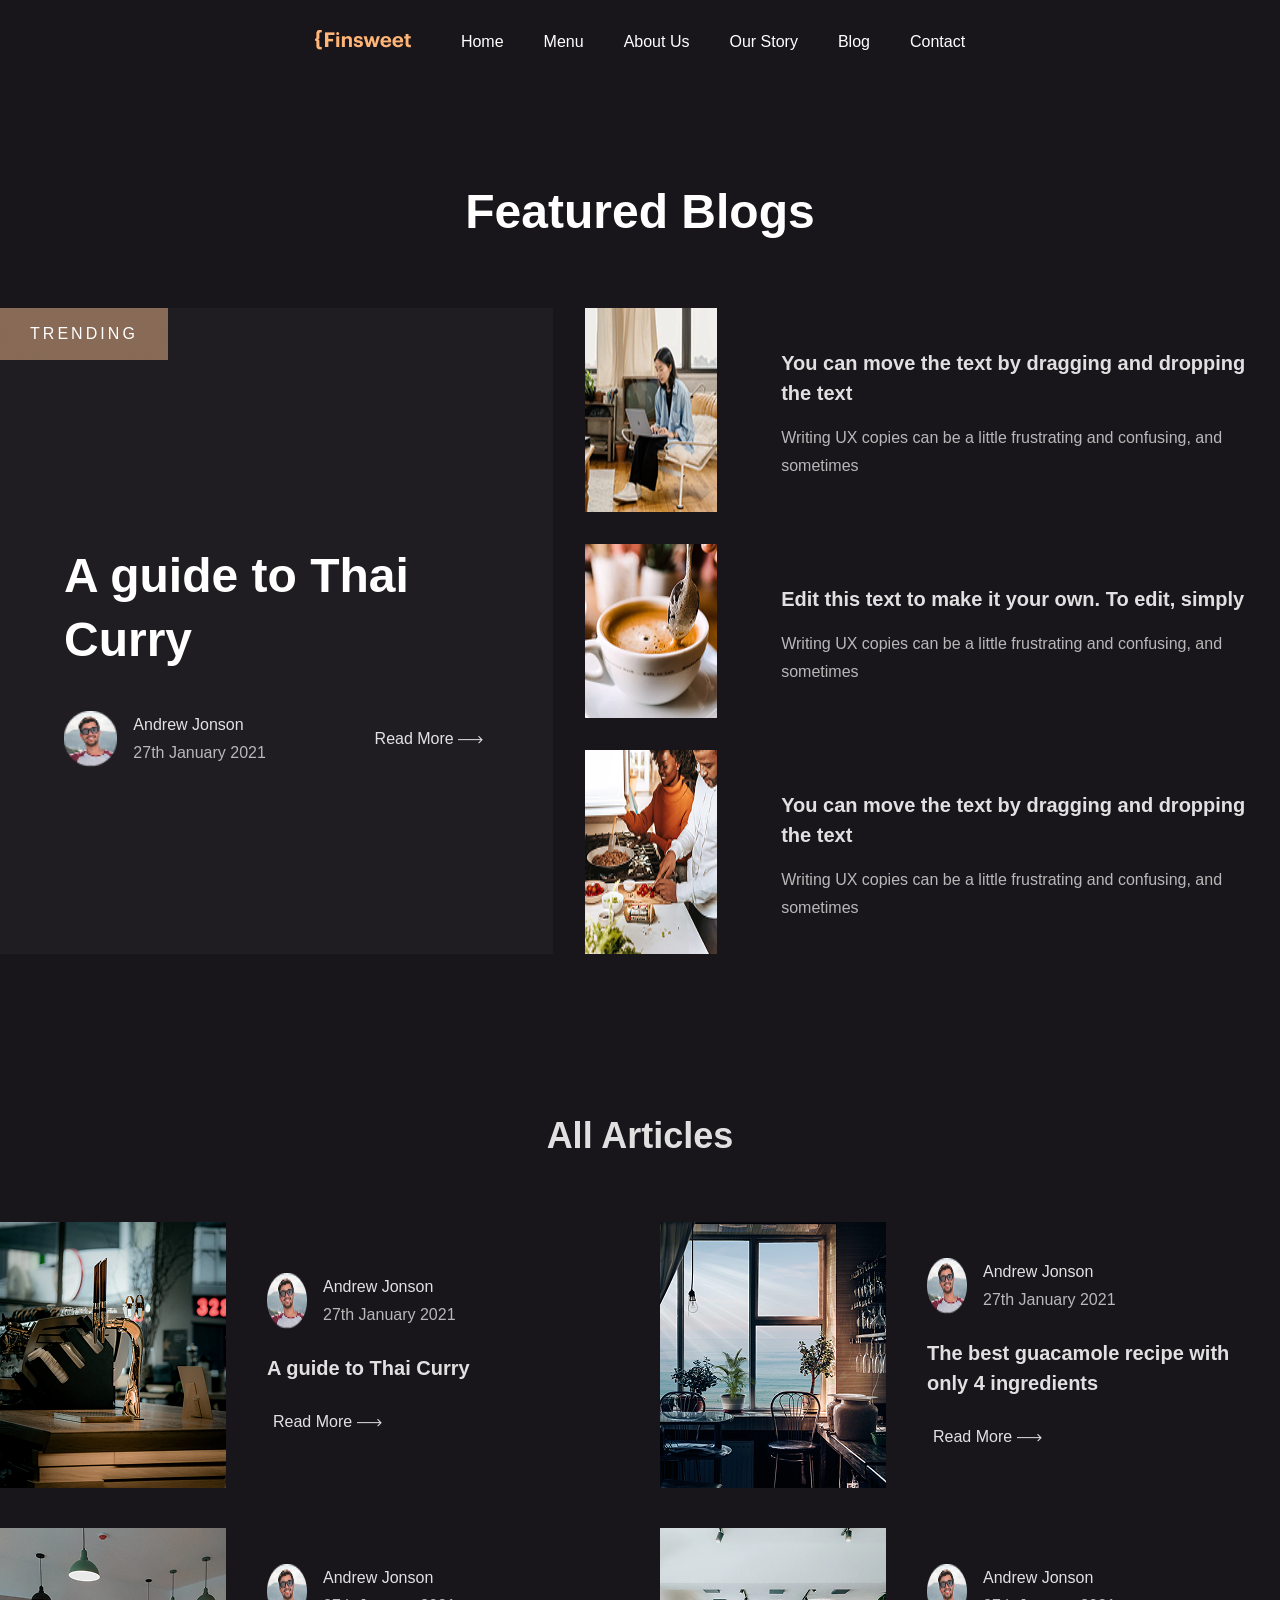
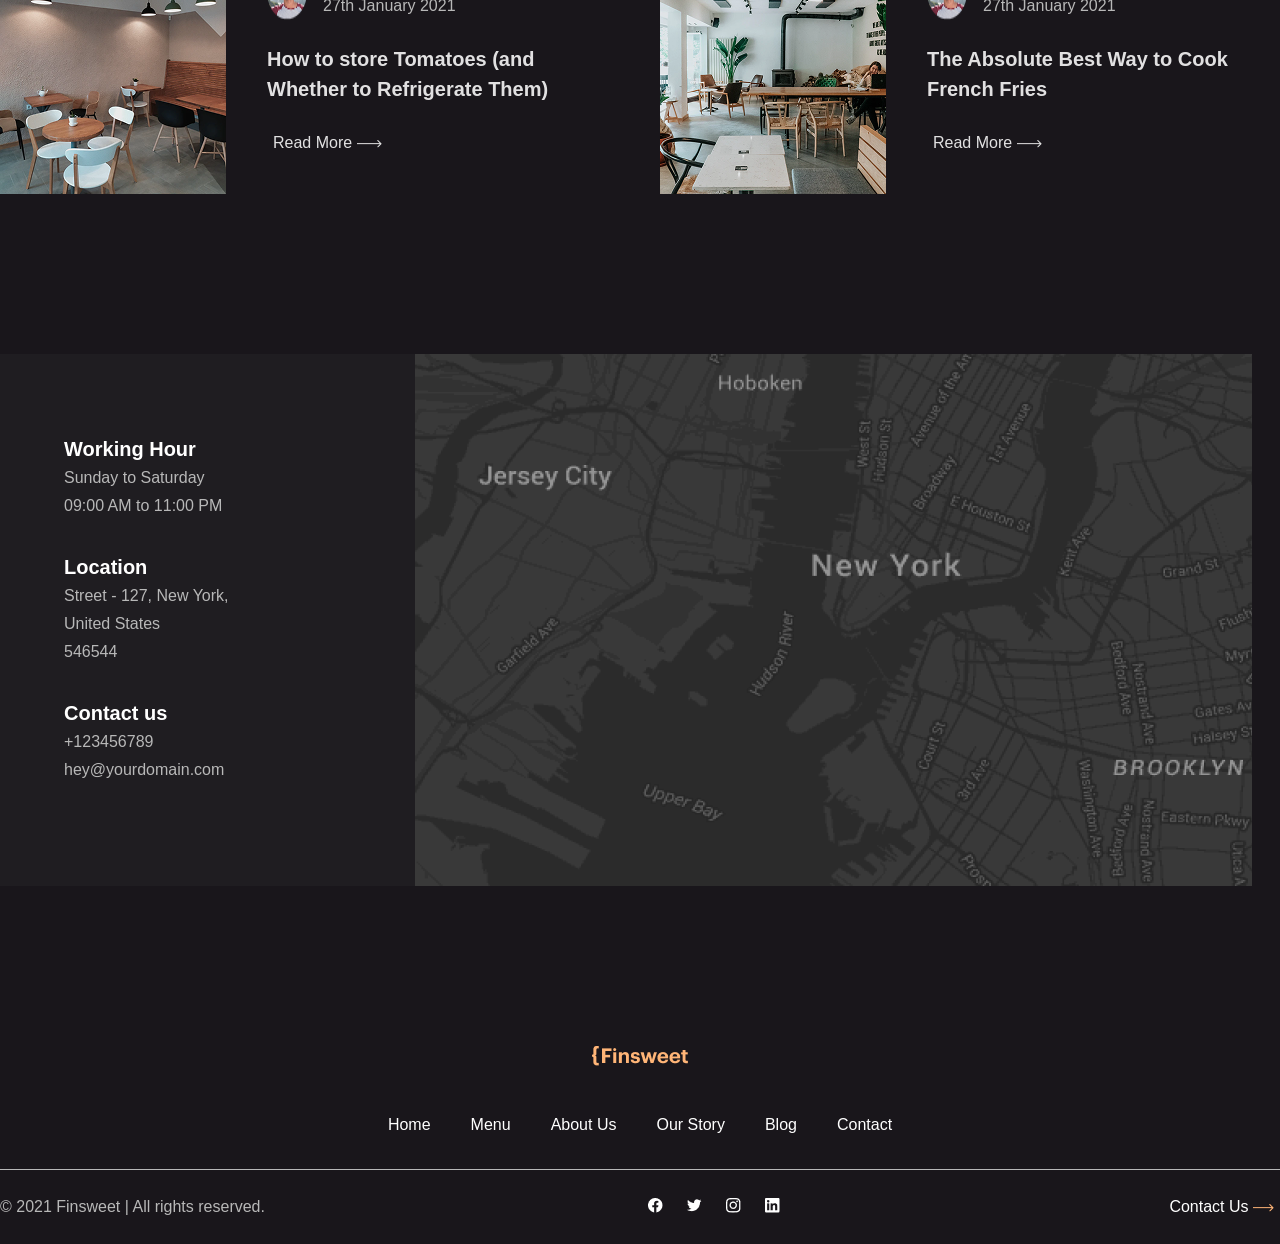
==== html/blogPage.html @ 3de29aa4 "add features blog" ====
<!DOCTYPE html>
<html lang="en">

<head>
    <meta charset="UTF-8">
    <meta name="viewport" content="width=device-width, initial-scale=1.0">
    <title>Document</title>
    <link rel="stylesheet" href="../css/reset.css">
    <link rel="stylesheet" href="../css//styles.css">
</head>

<body>
    <header class="header">
        <div class="container headerBox">
            <a href="index.html"><img src="../images/home/header/logo.png" alt="logo"></a>
            <nav>
                <a class="navLink" href="index.html">Home</a>
                <a class="navLink" href="menu.html">Menu</a>
                <a class="navLink" href="knowMoreAboutUs.html">About Us</a>
                <a class="navLink" href="ourStory.html">Our Story</a>
                <a class="navLink" href="blogPage.html">Blog</a>
                <a class="navLink" href="">Contact</a>
            </nav>
        </div>
    </header>

    <main>
        <section class="heaturedBlogSection topBoxMargin">
            <h2>Featured Blogs</h2>
            <div class="container featuredBox">
                <div class="featuridLeftBlog ">
                    <div class="trending">TRENDING</div>
                    <h3>A guide to Thai Curry</h3>
                    <div class="blogAutor">
                        <div class="blogAutorRight">
                            <img src="../images/someMen.png" alt="">
                            <div class="autorText">
                                <h4>Andrew Jonson</h4>
                                <p>27th January 2021</p>
                            </div>
                        </div>
                        <button class="btnReadMore">Read More <img src="../images/Arrow 7.png" alt=""></button>
                    </div>
                </div>
                <div class="featuredRightBlog">
                    <div class="featuredBlogCard">
                        <img src="../images/featuredBlogs/Image.png" alt="">
                        <div class="blogCardInformation">
                            <h3>You can move the text by dragging and dropping the text</h3>
                            <p>Writing UX copies can be a little frustrating and confusing, and sometimes</p>
                        </div>
                    </div>
                    <div class="featuredBlogCard">
                        <img src="../images/featuredBlogs/Image (1).png" alt="">
                        <div class="blogCardInformation">
                            <h3>Edit this text to make it your own. To edit, simply</h3>
                            <p>Writing UX copies can be a little frustrating and confusing, and sometimes</p>
                        </div>
                    </div>
                    <div class="featuredBlogCard">
                        <img src="../images/featuredBlogs/Image (2).png" alt="">
                        <div class="blogCardInformation">
                            <h3>You can move the text by dragging and dropping the text</h3>
                            <p>Writing UX copies can be a little frustrating and confusing, and sometimes</p>
                        </div>
                    </div>
                </div>
            </div>
        </section>


        <section class="allArticles">
            <div class="container allArticlesBox">
                <h2>All Articles</h2>
                <div class="gridArticles">
                    <article class="gridArticle">
                        <img src="../images/featuredBlogs/articles/Image.png" alt="">
                        <div class="articleInformation">
                            <div class="articleAutor">
                                <img src="../images/someMen.png" alt="">
                                <div class="articleAutorText">


                                    <h4>Andrew Jonson</h4>
                                    <p>27th January 2021</p>

                                </div>
                            </div>
                            <h4>A guide to Thai Curry</h4>
                            <button class="btnReadMore">Read More <img src="../images/Arrow 7.png" alt=""></button>
                        </div>
                    </article>
                    <article class="gridArticle">
                        <img src="../images/featuredBlogs/articles/Image (1).png" alt="">
                        <div class="articleInformation">
                            <div class="articleAutor">
                                <img src="../images/someMen.png" alt="">
                                <div class="articleAutorText">


                                    <h4>Andrew Jonson</h4>
                                    <p>27th January 2021</p>

                                </div>
                            </div>
                            <h4>The best guacamole recipe with only 4 ingredients</h4>
                            <button class="btnReadMore">Read More <img src="../images/Arrow 7.png" alt=""></button>
                        </div>
                    </article>
                    <article class="gridArticle">
                        <img src="../images/featuredBlogs/articles/Image (2).png" alt="">
                        <div class="articleInformation">
                            <div class="articleAutor">
                                <img src="../images/someMen.png" alt="">
                                <div class="articleAutorText">


                                    <h4>Andrew Jonson</h4>
                                    <p>27th January 2021</p>

                                </div>
                            </div>
                            <h4>How to store Tomatoes (and Whether to Refrigerate Them)</h4>
                            <button class="btnReadMore">Read More <img src="../images/Arrow 7.png" alt=""></button>
                        </div>
                    </article>
                    <article class="gridArticle">
                        <img src="../images/featuredBlogs/articles/Image (3).png" alt="">
                        <div class="articleInformation">
                            <div class="articleAutor">
                                <img src="../images/someMen.png" alt="">
                                <div class="articleAutorText">


                                    <h4>Andrew Jonson</h4>
                                    <p>27th January 2021</p>

                                </div>
                            </div>
                            <h4>The Absolute Best Way to Cook French Fries</h4>
                            <button class="btnReadMore">Read More <img src="../images/Arrow 7.png" alt=""></button>
                        </div>
                    </article>
                </div>
            </div>

        </section>

        <section>
            <div class="container mapBox">
                <div class="mapInformation">
                    <div>
                        <h3>Working Hour</h3>
                        <p>Sunday to Saturday</p>
                        <p>09:00 AM to 11:00 PM</p>
                    </div>
                    <div>
                        <h3>Location</h3>
                        <p>Street - 127, New York,</p>
                        <p>United States</p>
                        <p>546544</p>
                    </div>
                    <div>
                        <h3>Contact us</h3>
                        <p>+123456789</p>
                        <p>hey@yourdomain.com</p>
                    </div>
                </div>
                <img src="../images/Map.png" alt="">
            </div>
        </section>

        <section class="footerTop">
            <div class="container footerTopBox">
                <a href="index.html"><img src="../images/home/header/logo.png" alt="logo"></a>
                <nav>
                    <a class="navLink" href="index.html">Home</a>
                    <a class="navLink" href="">Menu</a>
                    <a class="navLink" href="">About Us</a>
                    <a class="navLink" href="">Our Story</a>
                    <a class="navLink" href="">Blog</a>
                    <a class="navLink" href="">Contact</a>
                </nav>
            </div>
        </section>
    </main>

    <footer class="footer">
        <div class="container footerBox">

            <p>© 2021 Finsweet | All rights reserved.</p>
            <div class="footerLinks">
                <a href=""><img src="../images/home/footer/facebook.png" alt=""></a>
                <a href=""><img src="../images/home/footer/twiter.png" alt=""></a>
                <a href=""><img src="../images/home/footer/inst.png" alt=""></a>
                <a href=""><img src="../images/home/footer/in.png" alt=""></a>
            </div>
            <button class="btnContactUs">Contact Us <img src="../images/home/footer/Arrow.png" alt=""></button>
        </div>

    </footer>
</body>

</html>
---- css/styles.css ----
.container {
    max-width: 1280px;
    margin: 0 auto;
}

body {
    background-color: #19161B;
}

main {
    display: flex;
    flex-direction: column;
    gap: 160px;
}

p {
    font-family: "Poppins", sans-serif;
    font-weight: 400;
    font-size: 16px;
    line-height: 175%;
    color: #b8b8b8;
}

.header {
    margin: 30px 0;
}

.headerBox {
    display: flex;
    justify-content: center;
    gap: 50px;
}

.headerBox>nav {
    display: flex;
    gap: 40px;
}

/* ---------------------------------------- */
.heroBox {
    display: flex;
    justify-content: space-between;
    margin-top: 96px;
}

.heroRight {
    max-width: 624px;
    display: flex;
    flex-direction: column;
    justify-content: center;
    gap: 30px;
}

.heroContacts {
    display: flex;
    flex-direction: column;
    gap: 16px;
}

.btnViewMenu {
    background: #ffb577;
    padding: 12px 24px;
    border: none;
    max-width: 168px;
}

.heroP {
    font-family: "Poppins", sans-serif;
    font-weight: 400;
    font-size: 16px;
    line-height: 175%;
    color: #b8b8b8;
}

.heroH3 {
    font-family: "Playfair Display", sans-serif;
    font-weight: 700;
    font-size: 20px;
    line-height: 150%;
    color: #fff;
}

.heroRight>h2 {
    font-family: "Playfair Display", sans-serif;
    font-weight: 700;
    font-size: 56px;
    line-height: 121%;
    color: #fff;
    opacity: 0.87;
}

/* -------------------------- */
.knowUsBox {
    display: flex;
    justify-content: space-between;
}

.knowMoreAboutUs {
    font-family: "Playfair Display", sans-serif;
    font-weight: 400;
    font-size: 16px;
    line-height: 150%;
    color: #ffb577;
    display: flex;
    align-items: center;
    gap: 16px;

    &::after {
        content: "";
        display: block;
        background-color: #fff;
        width: 48px;
        height: 1px;
    }
}

.knowUsRight {
    max-width: 631px;
}

.h2Section {
    font-family: "Playfair Display", sans-serif;
    font-weight: 700;
    font-size: 48px;
    line-height: 121%;
    color: #fff;
    margin-top: 24px;
    opacity: 0.87;
}

.knowUsRight>p {
    margin: 24px 0 32px 0;
}

.knowUsCards {
    display: flex;
    gap: 35px;
    margin-top: 40px;
    margin-bottom: 32px;
}

.knowUsCard>h3 {
    font-family: "Poppins", sans-serif;
    font-weight: 500;
    font-size: 24px;
    line-height: 150%;
    color: #c4e4ea;
}

.knowUsCard>h3>img {
    margin-right: 7px;
}

.cardAboutUsEnd {
    margin-top: 15px;
}

.knowUsLeft {
    position: relative;
}

.knowUsFirstImg {
    position: absolute;
    left: -590px;
    top: 110px;
}

.knowUsSecondImg {
    position: absolute;
    left: -240px;
    top: 40px;
}

/* ------------------------------ */
/* .serveTopLeft>h2 {
    max-width: 660px;
} */

.weServeTop {
    display: flex;
    justify-content: space-between;
    gap: 58px;
    align-items: center;
}

.serveTopRight>p {
    max-width: 680px;
}

.weServeBottom {
    display: grid;
    grid-template-columns: 1fr 1fr 1fr;
    gap: 128px;
    background: rgba(0, 0, 0, 0.16);
    padding: 50px;
    margin-top: 78px;
}

.weServeCar>h3 {
    margin: 24px 0 12px 0;
}

.weServeCar>p {
    max-width: 299px;
}

.weServeCar>h3 {
    font-family: "Playfair Display", sans-serif;
    font-weight: 700;
    font-size: 32px;
    line-height: 150%;
    color: #fff;
}

/* --------------------- */
.mostPopular {
    font-family: "Playfair Display", sans-serif;
    font-weight: 700;
    font-size: 14px;
    line-height: 150%;
    color: #c4e4ea;
    margin-top: 32px;
}

.ourMenuTop {
    display: flex;
    justify-content: space-between;
    align-items: center;
    margin-bottom: 83px;
}


.ourMenuTopRight>p {
    max-width: 499px;
}

.menuGrid {
    display: grid;
    grid-template-columns: 1fr 1fr 1fr;
    gap: 32px;
}

.menuCard {
    background: #1f1d21;
}

.menuCardInformation {
    display: flex;
    justify-content: space-between;
    padding: 24px 32px;
}

.menuCardName {
    font-family: "Playfair Display", sans-serif;
    font-weight: 700;
    font-size: 20px;
    line-height: 150%;
    color: #fff;
    opacity: 0.87;
}

.menuCardPrice {
    font-family: "Poppins", sans-serif;
    font-weight: 500;
    font-size: 20px;
    line-height: 160%;
    color: #fff;
    opacity: 0.87;
}

.btnMenuCenter {
    display: flex;
    justify-content: center;
    align-items: center;
    margin-top: 40px;
}

/* ------------------------------- */
.makeCoffeRight>h2 {
    font-family: "Playfair Display", sans-serif;
    font-weight: 500;
    font-size: 32px;
    line-height: 150%;
    color: #fff;
}

.makeCoffeRight>p {
    font-family: "Playfair Display", sans-serif;
    font-weight: 500;
    font-size: 32px;
    line-height: 150%;
    color: #fff;
    margin-top: 430px 0 68px 0;
}

.autorInformation>h3 {
    font-family: "Poppins", sans-serif;
    font-weight: 500;
    font-size: 16px;
    line-height: 150%;
    color: #fff;
    opacity: 0.87;
}

.autorInformation>p {
    font-family: "Poppins", sans-serif;
    font-weight: 500;
    font-size: 12px;
    line-height: 133%;
    color: #fff;
    opacity: 0.6;

}

.makeCoffeBox {
    display: flex;
}

.makeCoffeRight {
    background: #1f1d21;
    padding: 80px 78px 84px 160px;
    display: flex;
    flex-direction: column;
    justify-content: space-between;
    /* gap: 50px; */
}

.container1600 {
    max-width: 1600px;
    margin: 0 auto;
}

.someAutor {
    border-bottom: 1px solid #fff;
    padding-bottom: 22px;
    display: flex;
    justify-content: space-between;
}

.logoAutor {
    display: flex;
    flex-direction: column;
    justify-content: center;
    align-items: center;
    gap: 100px;
}

.autorLogo {
    position: relative;
}

.autorLogo::after {
    content: "";
    display: block;
    width: 100%;
    height: 2px;
    background-color: #fff;
    position: absolute;
    top: 69px;
}

/* --------------------------------- */
.blogCards {
    display: flex;
    gap: 32px;
}

.lastBlogBox>h2 {
    font-family: "Playfair Display", sans-serif;
    font-weight: 700;
    font-size: 48px;
    line-height: 121%;
    color: #fff;
    margin-bottom: 64px;
}

.blogCard {
    background: #1f1d21;
}

.blogCardInformation {
    padding: 32px;
}

.blogCardInformation>h3 {
    font-family: "Playfair Display", sans-serif;
    font-weight: 700;
    font-size: 32px;
    line-height: 150%;
    color: #fff;
    opacity: 0.87;
    margin: 8px 0 16px 0;
}

/* --------------------------------------- */
.mapBox {
    display: flex;
}

.mapInformation {
    display: flex;
    flex-direction: column;
    gap: 32px;
    padding: 80px 186px 80px 64px;
    background: #1f1d21;
}

.mapInformation>div>h3 {
    font-family: "Playfair Display", sans-serif;
    font-weight: 700;
    font-size: 20px;
    line-height: 150%;
    color: #fff;
}

/* --------------------------------------------------- */
.navLink {
    text-decoration: none;
    font-family: "Poppins", sans-serif;
    font-weight: 500;
    font-size: 16px;
    line-height: 150%;
    text-transform: capitalize;
    color: #fff;
}

.footerTopBox {
    display: flex;
    flex-direction: column;
    align-items: center;
    justify-content: center;
    gap: 44px;

}

.footerTop {
    border-bottom: 1px solid #b8b8b8;
}

.footerTopBox>nav {
    display: flex;
    gap: 40px;
    margin-bottom: 32px;
}

/* ------------------------------------ */


.footerBox {
    display: flex;
    justify-content: space-between;
    align-items: center;
    padding: 23px 0;
}

.footerLinks {
    display: flex;
    gap: 24px;
}

.btnContactUs {
    background: transparent;
    border: none;
    font-family: "Poppins", sans-serif;
    font-weight: 500;
    font-size: 16px;
    line-height: 150%;
    color: #fff;
}







/* ----------------------------------------------- */
/* -----------MENU--------------------------- */
/* ----------------------------------------------- */

.topBoxMargin {
    margin-top: 96px;
}

.variantsOfMenuBtns {
    display: flex;
    gap: 32px;
    margin-bottom: 64px;
}

.variantBase {
    background: transparent;
    font-family: "Playfair Display", sans-serif;
    font-weight: 700;
    font-size: 20px;
    line-height: 150%;
    color: #fff;
    border: none;
    opacity: 0.6;
}

.variantSelect {
    font-family: "Playfair Display", sans-serif;
    background: transparent;
    font-weight: 700;
    font-size: 20px;
    line-height: 150%;
    color: #fff;
    opacity: 1.0;
    border: none;
}

/* ------------------------ */
/* --------BEST COFEE------ */
/* ------------------------ */

.bestCofeeTop {

    /* background-image: url('../images/bestCofee/cofeBg.png'); */
    /* background-color: #ffb577; */
    padding: 124px 769px 124px 80px;

    &>h2 {
        font-family: "Playfair Display", sans-serif;
        font-weight: 700;
        font-size: 48px;
        line-height: 121%;
        color: #fff;
    }
}

.NewYork {
    color: #ffc492;
}

.bestCofeeBottom {
    background: rgba(255, 255, 255, 0.03);
    padding: 77px 72px 83px 88px;
}

.bestCofeeBottom>h2 {
    font-family: "Playfair Display", sans-serif;
    font-weight: 700;
    font-size: 32px;
    line-height: 150%;
    color: #fff;
    padding-bottom: 70px;
}

.periods {
    display: flex;
    border-top: 2px dashed rgba(255, 255, 255, 0.15);
    gap: 54px;
}

.period {
    padding-top: 32px;
    max-width: 229px;

    &>h3 {
        font-family: "Poppins", sans-serif;
        font-weight: 600;
        font-size: 32px;
        line-height: 138%;
        color: #fff;
        display: flex;
        flex-direction: column;
        position: relative;

        &::before {
            content: "";
            display: block;
            background-color: #ffb577;
            width: 46px;
            height: 6px;
            position: absolute;
            top: -38px;
        }
    }

    &>h4 {
        font-family: "Playfair Display", sans-serif;
        font-weight: 700;
        font-size: 20px;
        line-height: 150%;
        color: #fff;
        margin: 16px 0;
    }
}


/* ----------------------------- */

.flexSpaceBetween {
    display: flex;
    justify-content: space-between;
}

.standsLeft {
    max-width: 480px;
}

.standsLeft>h2 {
    font-family: "Playfair Display", sans-serif;
    font-weight: 700;
    font-size: 48px;
    line-height: 121%;
    color: #fff;
    opacity: 0.87;
}

.standsRight {
    max-width: 550px;
}

.standsRight>h3 {
    font-family: "Playfair Display", sans-serif;
    font-weight: 700;
    font-size: 32px;
    line-height: 150%;
    color: #fff;
    opacity: 0.87;
}

/* --------------------------------------------------------- */

.ourStoryBox {
    display: flex;
    justify-content: space-between;
}

.storyInformation>h2 {
    font-family: "Playfair Display", sans-serif;
    font-weight: 700;
    font-size: 56px;
    line-height: 121%;
    color: #fff;
}

.storyInformation>p {
    max-width: 515px;
}

.ourStoryLeft {
    display: flex;
    flex-direction: column;
    gap: 72px;
    margin-bottom: 24px;
}

.storyImgs {
    display: flex;
    gap: 64px;
    position: relative;
}

.stotyImg2 {
    position: absolute;
    top: -40px;
    right: -64px;
}

.ourStoryRight {
    max-width: 598px;
    display: flex;
    flex-direction: column;
    gap: 20px;

    &>h2 {
        font-family: "Playfair Display", sans-serif;
        font-weight: 700;
        font-size: 32px;
        line-height: 150%;
        color: #fff;
    }
}

/* ----------------------------------------------------- */
.featuredBox {
    display: flex;
    /* justify-content: space-between; */
    gap: 32px;
}

.heaturedBlogSection {
    &>h2 {
        font-family: "Playfair Display", sans-serif;
        font-weight: 600;
        font-size: 48px;
        line-height: 133%;
        text-align: center;
        color: #fff;
        margin-bottom: 64px;
    }
}

.trending {
    backdrop-filter: blur(19px);
    background: rgba(255, 196, 146, 0.47);
    font-family: "Poppins", sans-serif;
    font-weight: 500;
    font-size: 16px;
    line-height: 150%;
    letter-spacing: 0.19em;
    text-transform: uppercase;
    color: #fff;
    padding: 14px 30px;
    max-width: 159px;
    position: absolute;
    top: 0;
    left: 0;
}

.featuridLeftBlog {
    background-color: #1f1d21;
    /* width: 624px;
    height: 496px; */
    position: relative;
    padding: 236px 64px 40px 64px;
    max-width: 624px;
    /* height: 496px; */
    /* background-image: url('../images/featuredBlogs/BG.png'); */
}

.autorText>p {
    width: 198px;
}

.featuridLeftBlog>h3 {
    font-family: "Playfair Display", sans-serif;
    font-weight: 600;
    font-size: 48px;
    line-height: 133%;
    color: #fff;
    max-width: 451px;
}

.autorText>h4 {
    font-family: "Poppins", sans-serif;
    font-weight: 400;
    font-size: 16px;
    line-height: 175%;
    color: #fff;
    opacity: 0.87;
}

.blogAutor {
    display: flex;
    justify-content: space-between;
    margin-top: 40px;
}

.blogAutorRight {
    display: flex;
    gap: 16px;
}

.btnReadMore {
    background: transparent;
    border: none;
    font-family: "Poppins", sans-serif;
    font-weight: 400;
    font-size: 16px;
    line-height: 175%;
    color: #fff;
    opacity: 0.87;
}

.featuredRightBlog {
    display: flex;
    flex-direction: column;
    gap: 32px;
}

.featuredBlogCard {
    display: flex;
    gap: 32px;
    max-width: 737px;

    /* &>img {
        max-width: 132px;
        max-height: 144px;
    } */
}

.blogCardInformation>h3 {
    font-family: "Playfair Display", sans-serif;
    font-weight: 700;
    font-size: 20px;
    line-height: 150%;
    color: #fff;
    opacity: 0.87;
}

/* -------------------------------------------------------- */

.allArticlesBox>h2 {
    font-family: "Playfair Display", sans-serif;
    font-weight: 700;
    font-size: 36px;
    line-height: 122%;
    text-align: center;
    color: #fff;
    opacity: 0.87;
    margin-bottom: 64px;
}

.gridArticles {
    display: grid;
    grid-template-columns: 1fr 1fr;
    gap: 40px;
}

.gridArticle {
    display: flex;
    gap: 40px;
    /* align-items: center; */
}

.articleInformation {
    display: flex;
    flex-direction: column;
    justify-content: center;
    align-items: start;
    gap: 24px;

    &>h4 {
        font-family: "Playfair Display", sans-serif;
        font-weight: 700;
        font-size: 20px;
        line-height: 150%;
        color: #fff;
        opacity: 0.87;
        max-width: 329px;
    }
}

.articleAutor {
    display: flex;
    gap: 16px;
}

.articleAutorText {
    display: flex;
    flex-direction: column;

    &>h4 {
        font-family: "Poppins", sans-serif;
        font-weight: 400;
        font-size: 16px;
        line-height: 175%;
        color: #fff;
        opacity: 0.87;
    }
}
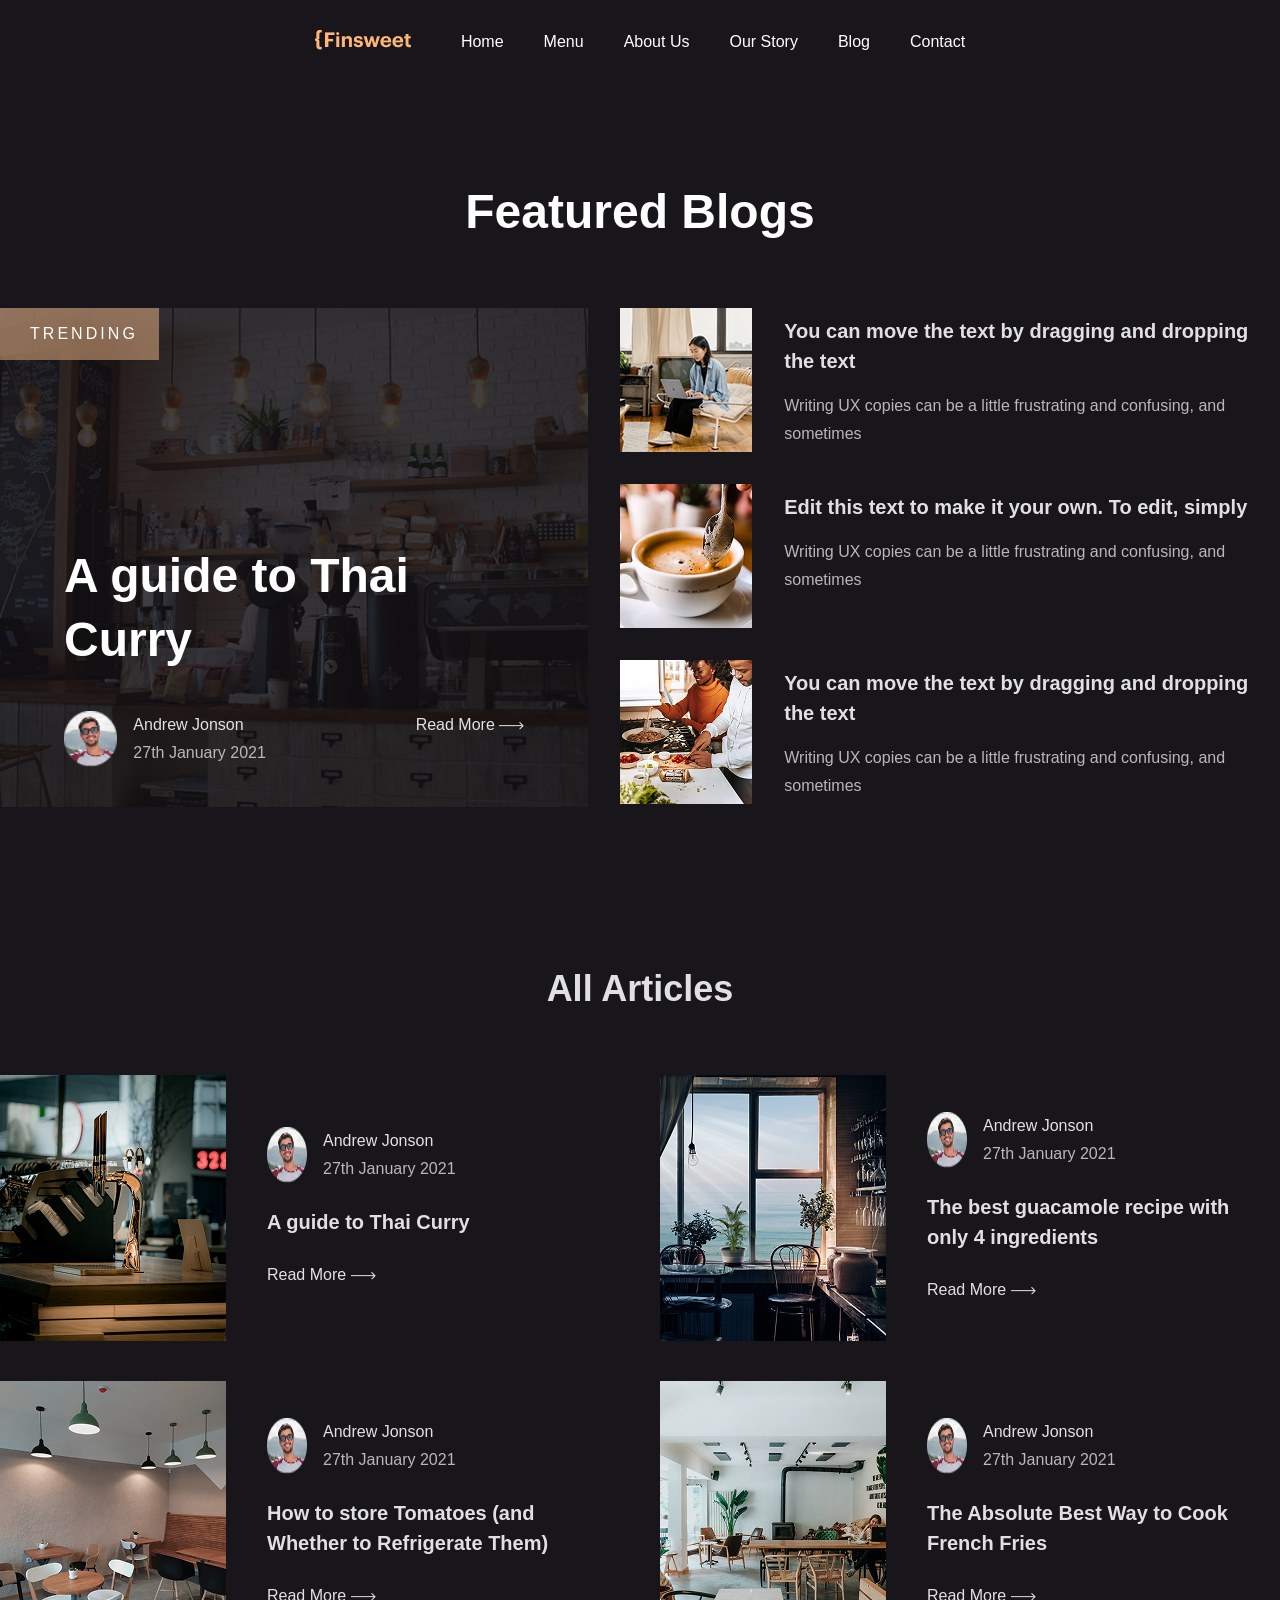
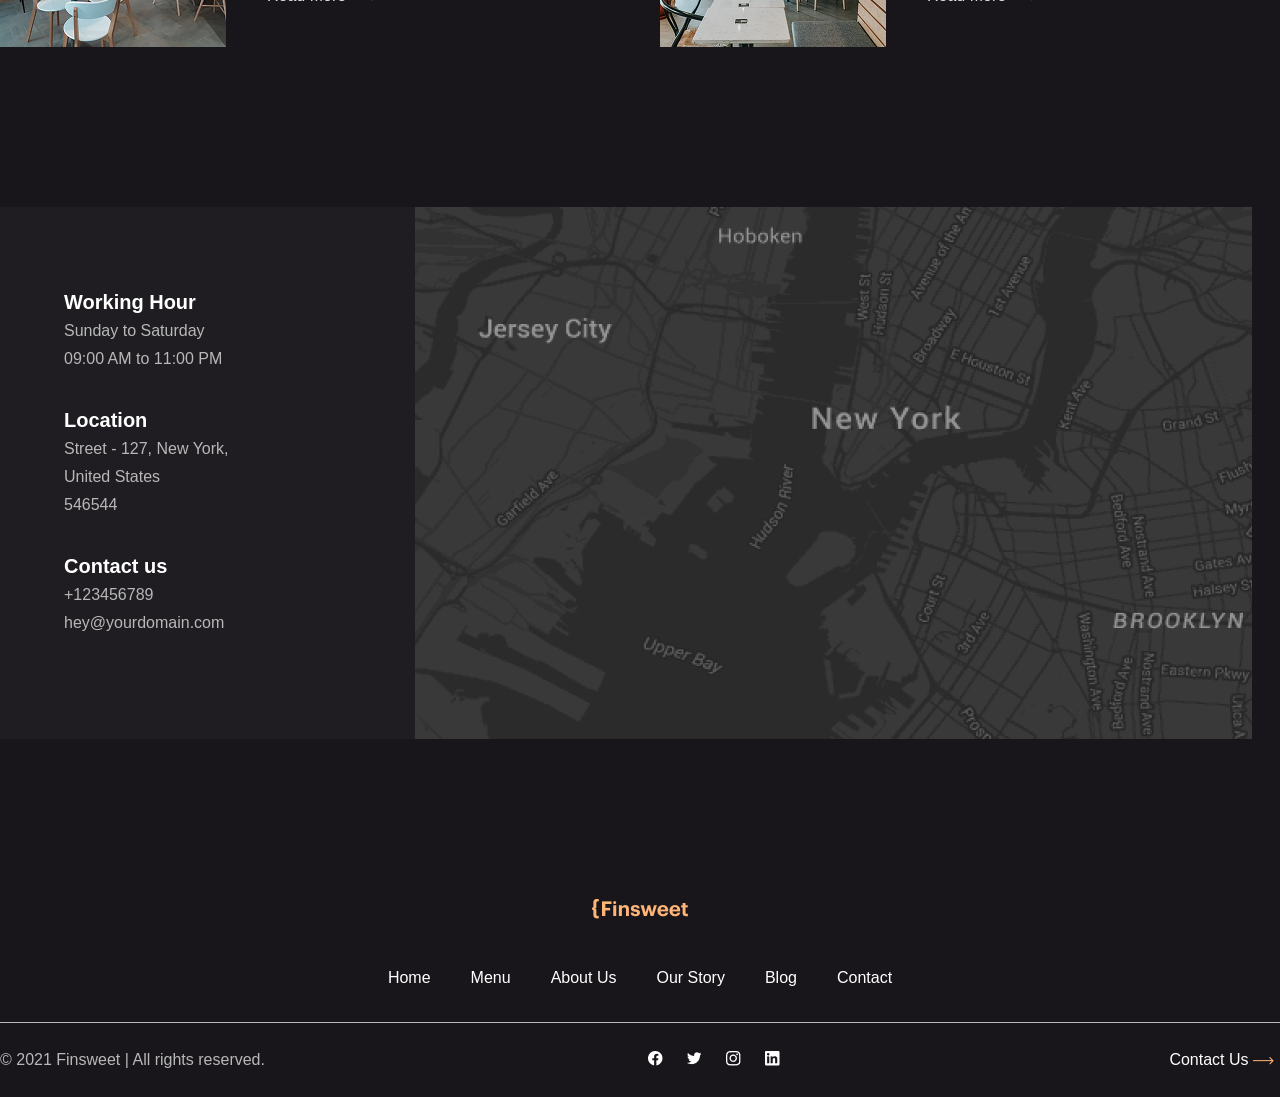
==== commit e2b48a3d: "final" ====
--- a/html/blogPage.html
+++ b/html/blogPage.html
@@ -6,7 +6,7 @@
     <meta name="viewport" content="width=device-width, initial-scale=1.0">
     <title>Document</title>
     <link rel="stylesheet" href="../css/reset.css">
-    <link rel="stylesheet" href="../css//styles.css">
+    <link rel="stylesheet" href="../css/styles.css">
 </head>
 
 <body>
@@ -19,7 +19,7 @@
                 <a class="navLink" href="knowMoreAboutUs.html">About Us</a>
                 <a class="navLink" href="ourStory.html">Our Story</a>
                 <a class="navLink" href="blogPage.html">Blog</a>
-                <a class="navLink" href="">Contact</a>
+                <a class="navLink" href="contactUs.html">Contact</a>
             </nav>
         </div>
     </header>
@@ -39,7 +39,8 @@
                                 <p>27th January 2021</p>
                             </div>
                         </div>
-                        <button class="btnReadMore">Read More <img src="../images/Arrow 7.png" alt=""></button>
+                        <a class="btnReadMore" href="blogInnerPage.html">Read More <img src="../images/Arrow 7.png"
+                                alt=""></a>
                     </div>
                 </div>
                 <div class="featuredRightBlog">
@@ -87,7 +88,8 @@
                                 </div>
                             </div>
                             <h4>A guide to Thai Curry</h4>
-                            <button class="btnReadMore">Read More <img src="../images/Arrow 7.png" alt=""></button>
+                            <a class="btnReadMore" href="blogInnerPage.html">Read More <img src="../images/Arrow 7.png"
+                                    alt=""></a>
                         </div>
                     </article>
                     <article class="gridArticle">
@@ -104,7 +106,8 @@
                                 </div>
                             </div>
                             <h4>The best guacamole recipe with only 4 ingredients</h4>
-                            <button class="btnReadMore">Read More <img src="../images/Arrow 7.png" alt=""></button>
+                            <a class="btnReadMore" href="blogInnerPage.html">Read More <img src="../images/Arrow 7.png"
+                                    alt=""></a>
                         </div>
                     </article>
                     <article class="gridArticle">
@@ -121,7 +124,8 @@
                                 </div>
                             </div>
                             <h4>How to store Tomatoes (and Whether to Refrigerate Them)</h4>
-                            <button class="btnReadMore">Read More <img src="../images/Arrow 7.png" alt=""></button>
+                            <a class="btnReadMore" href="blogInnerPage.html">Read More <img src="../images/Arrow 7.png"
+                                    alt=""></a>
                         </div>
                     </article>
                     <article class="gridArticle">
@@ -138,7 +142,8 @@
                                 </div>
                             </div>
                             <h4>The Absolute Best Way to Cook French Fries</h4>
-                            <button class="btnReadMore">Read More <img src="../images/Arrow 7.png" alt=""></button>
+                            <a class="btnReadMore" href="blogInnerPage.html">Read More <img src="../images/Arrow 7.png"
+                                    alt=""></a>
                         </div>
                     </article>
                 </div>
--- a/css/styles.css
+++ b/css/styles.css
@@ -379,7 +379,7 @@
 }
 
 .blogCardInformation {
-    padding: 32px;
+    /* padding-left: 32px; */
 }
 
 .blogCardInformation>h3 {
@@ -516,8 +516,7 @@
 
 .bestCofeeTop {
 
-    /* background-image: url('../images/bestCofee/cofeBg.png'); */
-    /* background-color: #ffb577; */
+    background-image: url('../images/bestCofee/cofeBg.png');
     padding: 124px 769px 124px 80px;
 
     &>h2 {
@@ -679,6 +678,7 @@
 .featuredBox {
     display: flex;
     /* justify-content: space-between; */
+    align-items: flex-start;
     gap: 32px;
 }
 
@@ -704,26 +704,29 @@
     letter-spacing: 0.19em;
     text-transform: uppercase;
     color: #fff;
+
     padding: 14px 30px;
     max-width: 159px;
-    position: absolute;
-    top: 0;
-    left: 0;
-}
+    box-sizing: border-box;
+    /* position: absolute; */
+    margin-bottom: 184px;
+
+}
+
 
 .featuridLeftBlog {
-    background-color: #1f1d21;
-    /* width: 624px;
-    height: 496px; */
+    width: 624px;
+    box-sizing: border-box;
     position: relative;
-    padding: 236px 64px 40px 64px;
-    max-width: 624px;
-    /* height: 496px; */
-    /* background-image: url('../images/featuredBlogs/BG.png'); */
+    padding: 0px 64px 40px 0px;
+    /* max-width: 624px; */
+    background: url('../images/featuredBlogs/BG.png');
+    background-size: cover;
 }
 
 .autorText>p {
-    width: 198px;
+    max-width: 198px;
+    min-width: 197px;
 }
 
 .featuridLeftBlog>h3 {
@@ -733,6 +736,7 @@
     line-height: 133%;
     color: #fff;
     max-width: 451px;
+    padding-left: 64px;
 }
 
 .autorText>h4 {
@@ -748,6 +752,7 @@
     display: flex;
     justify-content: space-between;
     margin-top: 40px;
+    padding-left: 64px;
 }
 
 .blogAutorRight {
@@ -764,6 +769,7 @@
     line-height: 175%;
     color: #fff;
     opacity: 0.87;
+    text-decoration: none;
 }
 
 .featuredRightBlog {
@@ -774,13 +780,15 @@
 
 .featuredBlogCard {
     display: flex;
+    align-items: flex-start;
     gap: 32px;
     max-width: 737px;
 
-    /* &>img {
-        max-width: 132px;
-        max-height: 144px;
-    } */
+    &>img {
+        display: block;
+        width: 132px;
+        height: 144px;
+    }
 }
 
 .blogCardInformation>h3 {
@@ -852,4 +860,147 @@
         color: #fff;
         opacity: 0.87;
     }
+}
+
+/* -------------------------------------- */
+
+.contactBox {
+    display: flex;
+    gap: 80px;
+}
+
+.contactForm {
+    max-width: 658px;
+}
+
+.contactForm>h1 {
+    font-family: "Playfair Display", sans-serif;
+    font-weight: 700;
+    font-size: 48px;
+    line-height: 121%;
+    color: #fff;
+    opacity: 0.87;
+
+}
+
+.contactForm>p {
+    margin: 24px 0 40px 0;
+}
+
+input {
+    border: 1px solid rgba(255, 255, 255, 0.04);
+    background: transparent;
+    padding: 14px 0px 105px 32px;
+    margin: 24px 0 32px 0;
+    width: 623px;
+}
+
+.nameAndEmail {
+    display: flex;
+    gap: 32px;
+
+}
+
+.nameAndEmail>input {
+    padding: 14px 0px 14px 32px;
+    margin: 0;
+    width: 297px;
+}
+
+.btnSendMessege {
+    background: #27252d;
+    border: none;
+    padding: 20px 32px;
+    font-family: "Poppins", sans-serif;
+    font-weight: 500;
+    font-size: 16px;
+    line-height: 150%;
+    color: #fff;
+    opacity: 0.87;
+
+    &>img {
+        margin-left: 12px;
+    }
+}
+
+.formImages {
+    position: relative;
+    margin-left: 10px;
+}
+
+.formImg1 {
+    position: absolute;
+    top: 80px;
+}
+
+
+.formImg2 {
+    position: absolute;
+    right: -520px;
+}
+
+/* ----------------------------- */
+
+.boxCenter {
+    display: flex;
+    flex-direction: column;
+    /* justify-content: center; */
+    align-items: center;
+
+    &>h1 {
+        font-family: "Playfair Display", sans-serif;
+        font-weight: 700;
+        font-size: 48px;
+        line-height: 121%;
+        text-align: center;
+        color: #fff;
+        max-width: 1061px;
+    }
+
+    &>img {
+        margin: 80px 0;
+    }
+}
+
+.autorFull {
+    display: flex;
+    align-items: center;
+}
+
+.border {
+    display: block;
+    background-color: rgba(255, 255, 255, 0.05);
+    width: 648px;
+    height: 1px;
+    margin-top: 24px;
+    margin-bottom: 32px;
+}
+
+.nameAutor {
+    margin: 0 24px 0 12px;
+}
+
+.innerTextInformation {
+    max-width: 842px;
+    display: flex;
+    flex-direction: column;
+    gap: 16px;
+}
+
+.innerTextInformation>h2 {
+    font-family: "Playfair Display", sans-serif;
+    font-weight: 700;
+    font-size: 32px;
+    line-height: 150%;
+    color: #fff;
+    opacity: 0.87;
+}
+
+.innerTextInformation>h3 {
+    font-family: "Playfair Display", sans-serif;
+    font-weight: 700;
+    font-size: 20px;
+    line-height: 150%;
+    color: #fff;
+    opacity: 0.8;
 }
